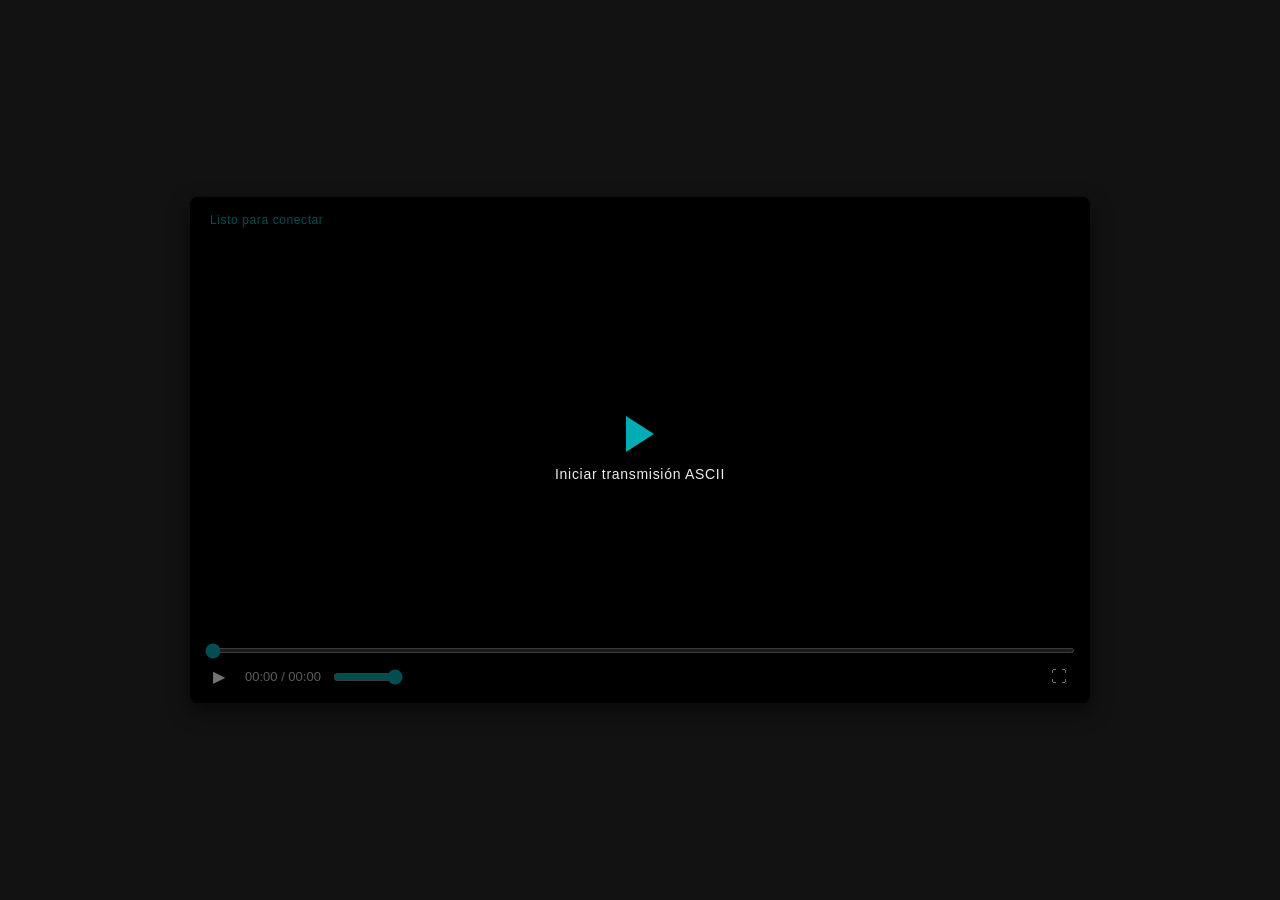
==== index.html @ 7ec11c75 ""First commit"" ====
<!DOCTYPE html>
<html lang="es">
<head>
    <meta charset="UTF-8">
    <meta name="viewport" content="width=device-width, initial-scale=1.0">
    <title>LegalWink</title>
    <!--BootStrap -->
    <link href="https://cdn.jsdelivr.net/npm/bootstrap@5.3.8/dist/css/bootstrap.min.css" rel="stylesheet">
    <link rel="stylesheet" href="https://cdn.jsdelivr.net/npm/bootstrap-icons@1.11.3/font/bootstrap-icons.min.css">

    <link rel="stylesheet" href="css/style.css">
</head>
<body>

    <div class="video-container" id="player-container">

        <!-- Overlay de estado / carga -->
        <div id="status" class="status">Listo para conectar</div>

        <!-- Canvas donde se pinta el video convertido a ASCII en tiempo real -->
        <canvas id="ascii-canvas"></canvas>

        <!-- Capa de texto invisible: permite seleccionar/copiar el ASCII con el mouse -->
        <pre id="ascii-selection"></pre>

        <!-- Overlay de "click para iniciar" (los navegadores exigen interacción para reproducir audio) -->
        <div id="play-overlay" class="play-overlay">
            <div class="play-btn"></div>
            <span>Iniciar transmisión ASCII</span>
        </div>

        <!-- Barra de controles personalizada (mismo estilo que el reproductor original) -->
        <div class="controls">
            <input type="range" id="progress-bar" value="0" min="0" max="100" step="0.1">

            <div class="bottom-controls">
                <div class="left-controls">
                    <button id="play-pause-btn">▶</button>
                    <span id="time-display">00:00 / 00:00</span>
                    <input type="range" id="volume-bar" value="1" min="0" max="1" step="0.05">
                </div>

                <div class="right-controls">
                    <button id="fullscreen-btn">⛶</button>
                </div>
            </div>
        </div>

        <!-- Elemento de audio oculto: el SDK lo usa como reloj maestro de sincronía -->
        <audio id="ascii-audio" preload="none"></audio>
    </div>

    <script type="module" src="js/app.js"></script>
</body>
</html>
---- css/style.css ----
@font-face {
    font-family: 'FiresFont';
    src: url('../fonts/firesfont.ttf') format('truetype');
    font-weight: normal;
    font-style: normal;
}

* {
    box-sizing: border-box;
    margin: 0;
    padding: 0;
}

body {
    background-color: #121212;
    color: #ffffff;
    display: flex;
    justify-content: center;
    align-items: center;
    min-height: 100vh;
    font-family: Arial, sans-serif;
}

/* Contenedor principal del reproductor ASCII */
.video-container {
    position: relative;
    width: 100%;
    max-width: 900px;
    aspect-ratio: 16 / 9;
    background-color: #000;
    border-radius: 8px;
    overflow: hidden;
    box-shadow: 0 8px 20px rgba(0, 0, 0, 0.5);
}

/* Canvas donde se renderiza el ASCII en tiempo real */
#ascii-canvas {
    position: absolute;
    top: 0;
    left: 0;
    width: 100%;
    height: 100%;
    display: block;
    background: #000;
    image-rendering: pixelated;
}

/* Capa de texto invisible superpuesta, solo para poder seleccionar/copiar el ASCII */
#ascii-selection {
    position: absolute;
    top: 0;
    left: 0;
    margin: 0;
    padding: 0;
    font-family: 'Courier New', monospace;
    white-space: pre;
    color: transparent;
    user-select: text;
    pointer-events: none;
    overflow: hidden;
}

/* Indicador de estado (Conectando / Buffering / Error, etc.) */
.status {
    position: absolute;
    top: 10px;
    left: 12px;
    font-size: 12px;
    letter-spacing: 0.05em;
    color: #00adb5;
    background: rgba(0, 0, 0, 0.5);
    padding: 4px 8px;
    border-radius: 4px;
    z-index: 3;
    pointer-events: none;
}

/* Overlay "click para iniciar" */
.play-overlay {
    position: absolute;
    inset: 0;
    display: flex;
    flex-direction: column;
    align-items: center;
    justify-content: center;
    gap: 12px;
    background: rgba(0, 0, 0, 0.55);
    cursor: pointer;
    z-index: 4;
    transition: opacity 0.25s ease;
    color: #eee;
    font-size: 14px;
    letter-spacing: 0.05em;
}

.play-overlay.hidden {
    opacity: 0;
    pointer-events: none;
}

.play-overlay .play-btn {
    width: 0;
    height: 0;
    border-style: solid;
    border-width: 18px 0 18px 28px;
    border-color: transparent transparent transparent #00adb5;
}

/* Capa superpuesta de controles */
.controls {
    position: absolute;
    bottom: 0;
    left: 0;
    right: 0;
    background: linear-gradient(transparent, rgba(0, 0, 0, 0.85));
    padding: 10px 15px;
    display: flex;
    flex-direction: column;
    gap: 8px;
    transition: opacity 0.3s ease;
    z-index: 3;
}

/* Estilos de las barras deslizantes (range inputs) */
input[type="range"] {
    accent-color: #00adb5;
    cursor: pointer;
}

#progress-bar {
    width: 100%;
    height: 5px;
}

.bottom-controls {
    display: flex;
    justify-content: space-between;
    align-items: center;
}

.left-controls,
.right-controls {
    display: flex;
    align-items: center;
    gap: 12px;
}

/* Botones personalizados */
button {
    background: none;
    border: none;
    color: #fff;
    font-size: 16px;
    cursor: pointer;
    padding: 4px 8px;
    border-radius: 4px;
    transition: background 0.2s;
}

button:hover {
    background-color: rgba(255, 255, 255, 0.2);
}

#time-display {
    font-size: 13px;
    color: #ccc;
    white-space: nowrap;
}

#volume-bar {
    width: 70px;
}
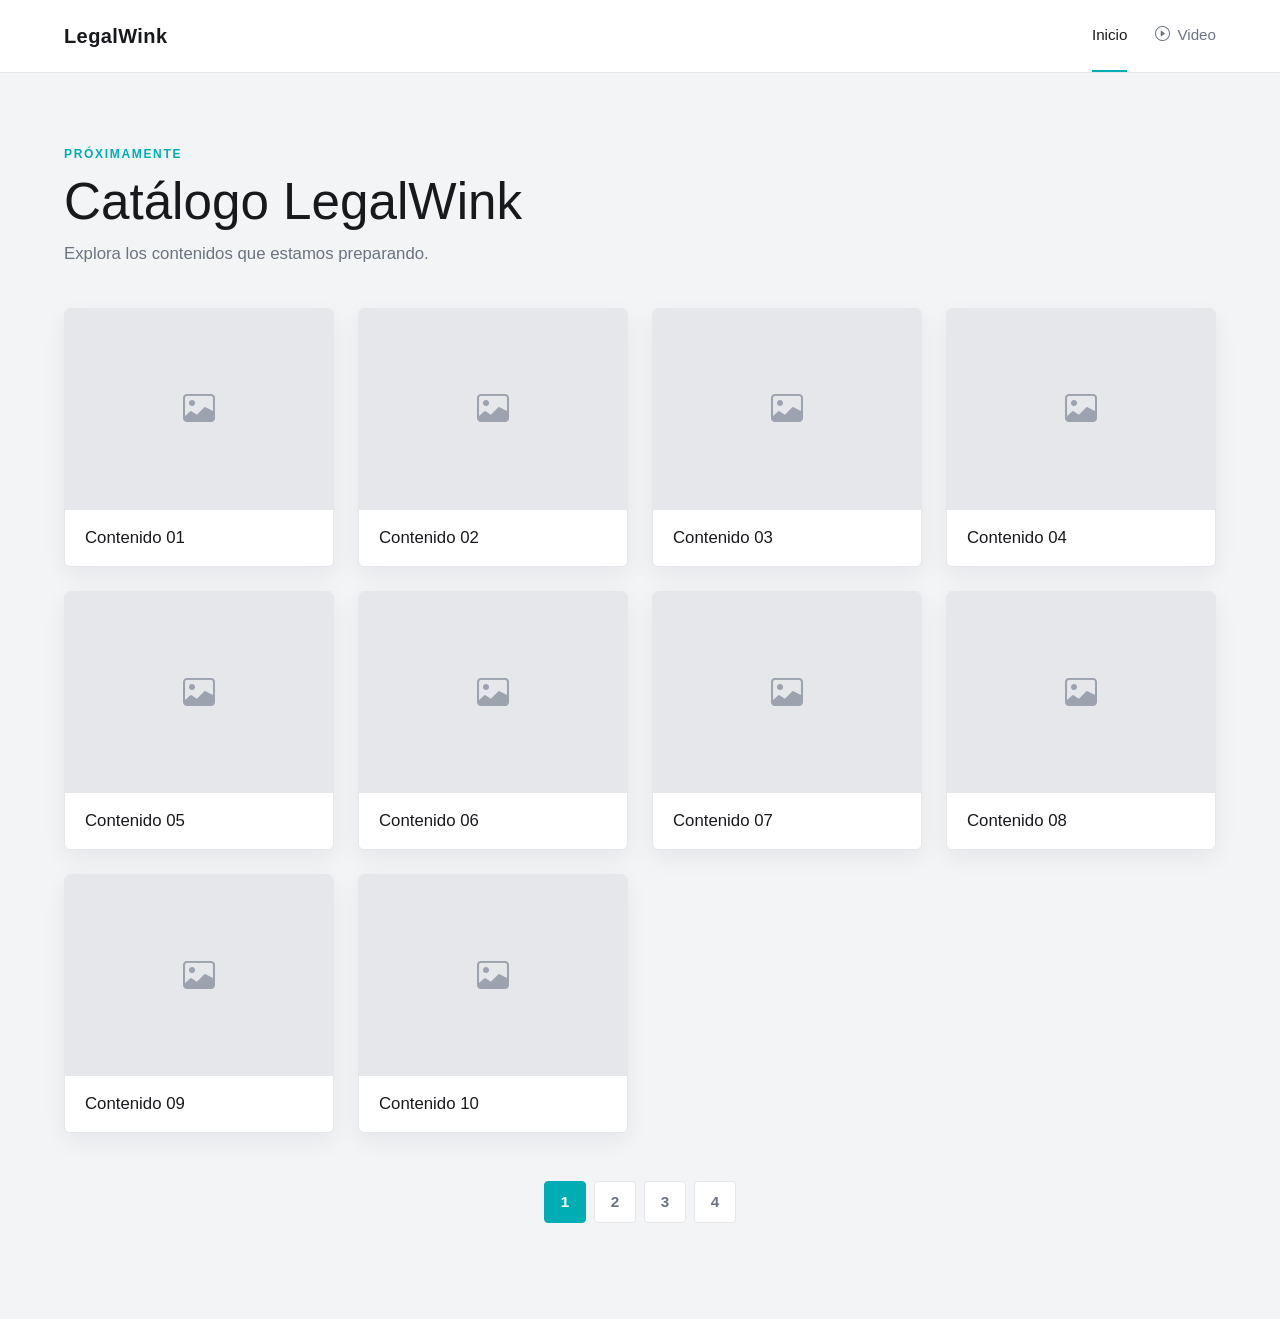
==== commit 24840777: ""Index con placeholders"" ====
--- a/index.html
+++ b/index.html
@@ -4,52 +4,43 @@
     <meta charset="UTF-8">
     <meta name="viewport" content="width=device-width, initial-scale=1.0">
     <title>LegalWink</title>
-    <!--BootStrap -->
+    <!-- Carga de Bootstrap y Bootstrap Icons desde CDN -->
     <link href="https://cdn.jsdelivr.net/npm/bootstrap@5.3.8/dist/css/bootstrap.min.css" rel="stylesheet">
     <link rel="stylesheet" href="https://cdn.jsdelivr.net/npm/bootstrap-icons@1.11.3/font/bootstrap-icons.min.css">
 
     <link rel="stylesheet" href="css/style.css">
 </head>
-<body>
+<body class="home-page">
+    <header class="top-menu">
+        <a class="brand" href="index.html">LegalWink</a>
+        <nav aria-label="Menú principal">
+            <a class="top-menu-link active" href="index.html">Inicio</a>
+            <a class="top-menu-link" href="video.html">
+                <i class="bi bi-play-circle" aria-hidden="true"></i>
+                Video
+            </a>
+        </nav>
+    </header>
 
-    <div class="video-container" id="player-container">
+    <main class="catalogo">
+        <section class="catalogo-intro">
+            <p class="eyebrow">Próximamente</p>
+            <h1>Catálogo LegalWink</h1>
+            <p>Explora los contenidos que estamos preparando.</p>
+        </section>
 
-        <!-- Overlay de estado / carga -->
-        <div id="status" class="status">Listo para conectar</div>
+        <section class="catalogo-grid" id="catalogo-grid" aria-label="Catálogo de contenidos"></section>
 
-        <!-- Canvas donde se pinta el video convertido a ASCII en tiempo real -->
-        <canvas id="ascii-canvas"></canvas>
+        <nav class="paginacion-catalogo" aria-label="Páginas del catálogo">
+            <button class="pagina-boton activo" type="button" data-pagina="1" aria-label="Página 1" aria-current="page">1</button>
+            <button class="pagina-boton" type="button" data-pagina="2" aria-label="Página 2">2</button>
+            <button class="pagina-boton" type="button" data-pagina="3" aria-label="Página 3">3</button>
+            <button class="pagina-boton" type="button" data-pagina="4" aria-label="Página 4">4</button>
+        </nav>
+    </main>
 
-        <!-- Capa de texto invisible: permite seleccionar/copiar el ASCII con el mouse -->
-        <pre id="ascii-selection"></pre>
+    <script src="https://cdn.jsdelivr.net/npm/bootstrap@5.3.8/dist/js/bootstrap.bundle.min.js"></script>
+    <script src="js/catalogo.js"></script>
+</body>
 
-        <!-- Overlay de "click para iniciar" (los navegadores exigen interacción para reproducir audio) -->
-        <div id="play-overlay" class="play-overlay">
-            <div class="play-btn"></div>
-            <span>Iniciar transmisión ASCII</span>
-        </div>
-
-        <!-- Barra de controles personalizada (mismo estilo que el reproductor original) -->
-        <div class="controls">
-            <input type="range" id="progress-bar" value="0" min="0" max="100" step="0.1">
-
-            <div class="bottom-controls">
-                <div class="left-controls">
-                    <button id="play-pause-btn">▶</button>
-                    <span id="time-display">00:00 / 00:00</span>
-                    <input type="range" id="volume-bar" value="1" min="0" max="1" step="0.05">
-                </div>
-
-                <div class="right-controls">
-                    <button id="fullscreen-btn">⛶</button>
-                </div>
-            </div>
-        </div>
-
-        <!-- Elemento de audio oculto: el SDK lo usa como reloj maestro de sincronía -->
-        <audio id="ascii-audio" preload="none"></audio>
-    </div>
-
-    <script type="module" src="js/app.js"></script>
-</body>
-</html>
+</html>
--- a/css/style.css
+++ b/css/style.css
@@ -19,6 +19,398 @@
     align-items: center;
     min-height: 100vh;
     font-family: Arial, sans-serif;
+}
+
+.home-page {
+    display: block;
+    min-height: 100vh;
+    background-color: #f3f4f6;
+    color: #17191c;
+}
+
+.top-menu {
+    position: sticky;
+    top: 0;
+    z-index: 5;
+    display: flex;
+    align-items: center;
+    justify-content: space-between;
+    min-height: 72px;
+    padding: 0 5vw;
+    background-color: #ffffff;
+    border-bottom: 1px solid #e5e7eb;
+}
+
+.brand {
+    color: #17191c;
+    font-size: 1.25rem;
+    font-weight: 800;
+    letter-spacing: 0.02em;
+    text-decoration: none;
+}
+
+.top-menu nav {
+    display: flex;
+    align-items: center;
+    gap: 28px;
+}
+
+.top-menu-link {
+    display: inline-flex;
+    align-items: center;
+    gap: 7px;
+    min-height: 72px;
+    color: #6b7280;
+    font-size: 0.95rem;
+    text-decoration: none;
+    border-bottom: 2px solid transparent;
+}
+
+.top-menu-link:hover,
+.top-menu-link:focus-visible,
+.top-menu-link.active {
+    color: #17191c;
+    border-bottom-color: #00adb5;
+}
+
+.catalogo {
+    width: min(1400px, 90vw);
+    margin: 0 auto;
+    padding: 72px 0 96px;
+}
+
+.catalogo-intro {
+    max-width: 640px;
+    margin-bottom: 42px;
+}
+
+.eyebrow {
+    margin-bottom: 12px;
+    color: #00adb5;
+    font-size: 0.75rem;
+    font-weight: 800;
+    letter-spacing: 0.14em;
+    text-transform: uppercase;
+}
+
+.catalogo-intro h1 {
+    margin-bottom: 12px;
+    color: #17191c;
+    font-size: clamp(2rem, 4vw, 3.5rem);
+    line-height: 1.05;
+}
+
+.catalogo-intro > p:last-child {
+    color: #6b7280;
+    font-size: 1.05rem;
+}
+
+.catalogo-grid {
+    display: grid;
+    grid-template-columns: repeat(4, minmax(0, 1fr));
+    gap: 24px;
+}
+
+.catalogo-card {
+    display: flex;
+    flex-direction: column;
+    min-width: 0;
+    overflow: hidden;
+    background-color: #ffffff;
+    border: 1px solid #e5e7eb;
+    border-radius: 6px;
+    box-shadow: 0 8px 24px rgba(23, 25, 28, 0.06);
+    transition: transform 0.2s ease, box-shadow 0.2s ease;
+    color: inherit;
+    text-decoration: none;
+}
+
+.catalogo-card:hover {
+    transform: translateY(-4px);
+    box-shadow: 0 14px 30px rgba(23, 25, 28, 0.12);
+}
+
+.placeholder-image {
+    display: grid;
+    place-items: center;
+    aspect-ratio: 4 / 3;
+    color: #9ca3af;
+    background-color: #e5e7eb;
+    font-size: 2rem;
+}
+
+.catalogo-card h2 {
+    margin: 0;
+    padding: 18px 20px;
+    color: #17191c;
+    font-size: 1.05rem;
+}
+
+.catalogo-card p {
+    display: none;
+}
+
+.video-page {
+    width: min(100% - 32px, 1000px);
+}
+
+.back-link {
+    display: inline-flex;
+    align-items: center;
+    gap: 8px;
+    margin-bottom: 18px;
+    color: #ffffff;
+    text-decoration: none;
+}
+
+.back-link:hover,
+.back-link:focus-visible {
+    color: #00adb5;
+}
+
+.video-page .video-container {
+    max-width: none;
+}
+
+#video-player {
+    display: block;
+    width: 100%;
+    height: 100%;
+    background-color: #000000;
+    object-fit: contain;
+}
+
+.video-info {
+    display: flex;
+    align-items: center;
+    justify-content: space-between;
+    gap: 20px;
+    margin-top: 20px;
+}
+
+.video-info h1 {
+    margin: 0;
+    font-size: 1.4rem;
+}
+
+.fullscreen-button,
+.video-navigation button {
+    display: inline-flex;
+    align-items: center;
+    justify-content: center;
+    gap: 8px;
+    color: #ffffff;
+    background-color: #252525;
+    border: 1px solid #444444;
+}
+
+.fullscreen-button:hover,
+.fullscreen-button:focus-visible,
+.video-navigation button:hover:not(:disabled),
+.video-navigation button:focus-visible:not(:disabled) {
+    background-color: #00adb5;
+}
+
+.video-navigation {
+    display: flex;
+    align-items: center;
+    justify-content: space-between;
+    gap: 16px;
+    margin-top: 20px;
+}
+
+.video-navigation button:disabled {
+    cursor: not-allowed;
+    opacity: 0.35;
+}
+
+#video-position {
+    color: #aaaaaa;
+    font-size: 0.9rem;
+}
+
+.paginacion-catalogo {
+    display: flex;
+    justify-content: center;
+    gap: 8px;
+    margin-top: 48px;
+}
+
+.pagina-boton {
+    display: grid;
+    place-items: center;
+    width: 42px;
+    height: 42px;
+    padding: 0;
+    color: #6b7280;
+    background-color: #ffffff;
+    border: 1px solid #e5e7eb;
+    border-radius: 4px;
+    font-size: 0.95rem;
+    font-weight: 700;
+}
+
+.pagina-boton:hover,
+.pagina-boton:focus-visible,
+.pagina-boton.activo {
+    color: #ffffff;
+    background-color: #00adb5;
+    border-color: #00adb5;
+}
+
+.loading-screen {
+    position: fixed;
+    inset: 0;
+    z-index: 10;
+    display: flex;
+    flex-direction: column;
+    align-items: center;
+    justify-content: center;
+    gap: 20px;
+    background-color: #121212;
+    opacity: 1;
+    transition: opacity 0.35s ease;
+}
+
+.loading-screen.is-hidden {
+    opacity: 0;
+    pointer-events: none;
+}
+
+.loading-screen h1 {
+    margin: 0;
+    color: #ffffff;
+    font-size: clamp(1.5rem, 4vw, 2.5rem);
+}
+
+.loading-spinner {
+    width: 42px;
+    height: 42px;
+    border: 4px solid rgba(255, 255, 255, 0.2);
+    border-top-color: #00adb5;
+    border-radius: 50%;
+    animation: girar 0.8s linear infinite;
+}
+
+.video-container.is-loading {
+    visibility: hidden;
+}
+
+@keyframes girar {
+    to {
+        transform: rotate(360deg);
+    }
+}
+
+.inicio-layout {
+    display: grid;
+    grid-template-columns: minmax(180px, 1fr) minmax(0, 3fr);
+    min-height: calc(100vh - 56px);
+}
+
+.menu-lateral {
+    display: flex;
+    align-items: flex-start;
+    justify-content: center;
+    padding: 48px 24px;
+    background-color: #ffffff;
+}
+
+.menu-video {
+    display: flex;
+    align-items: center;
+    justify-content: center;
+    gap: 10px;
+    width: 100%;
+    min-height: 96px;
+    padding: 20px;
+    border: 2px solid #121212;
+    color: #121212;
+    background-color: #ffffff;
+    text-decoration: none;
+    font-size: 1.1rem;
+    font-weight: 700;
+    transition: color 0.2s ease, background-color 0.2s ease;
+}
+
+.menu-video:hover,
+.menu-video:focus-visible {
+    color: #ffffff;
+    background-color: #00adb5;
+}
+
+.menu-video i {
+    font-size: 1.4rem;
+}
+
+.contenido-inicio {
+    min-width: 0;
+    padding: 48px 5vw;
+}
+
+.contenido-inicio .carousel {
+    max-width: 1000px;
+    margin: 0 auto;
+}
+
+@media (max-width: 768px) {
+    .top-menu {
+        min-height: 64px;
+        padding: 0 20px;
+    }
+
+    .top-menu nav {
+        gap: 16px;
+    }
+
+    .top-menu-link {
+        min-height: 64px;
+        font-size: 0.85rem;
+    }
+
+    .catalogo {
+        width: calc(100% - 32px);
+        padding: 48px 0 64px;
+    }
+
+    .catalogo-grid {
+        grid-template-columns: repeat(2, minmax(0, 1fr));
+        gap: 14px;
+    }
+
+    .catalogo-card h2 {
+        padding: 14px;
+        font-size: 0.9rem;
+    }
+
+    .video-info {
+        align-items: flex-start;
+        flex-direction: column;
+    }
+
+    .fullscreen-button {
+        width: 100%;
+    }
+
+    .video-navigation button {
+        flex: 1;
+    }
+
+    .inicio-layout {
+        display: block;
+    }
+
+    .menu-lateral {
+        padding: 20px;
+    }
+
+    .menu-video {
+        min-height: 64px;
+    }
+
+    .contenido-inicio {
+        padding: 24px 16px;
+    }
 }
 
 /* Contenedor principal del reproductor ASCII */
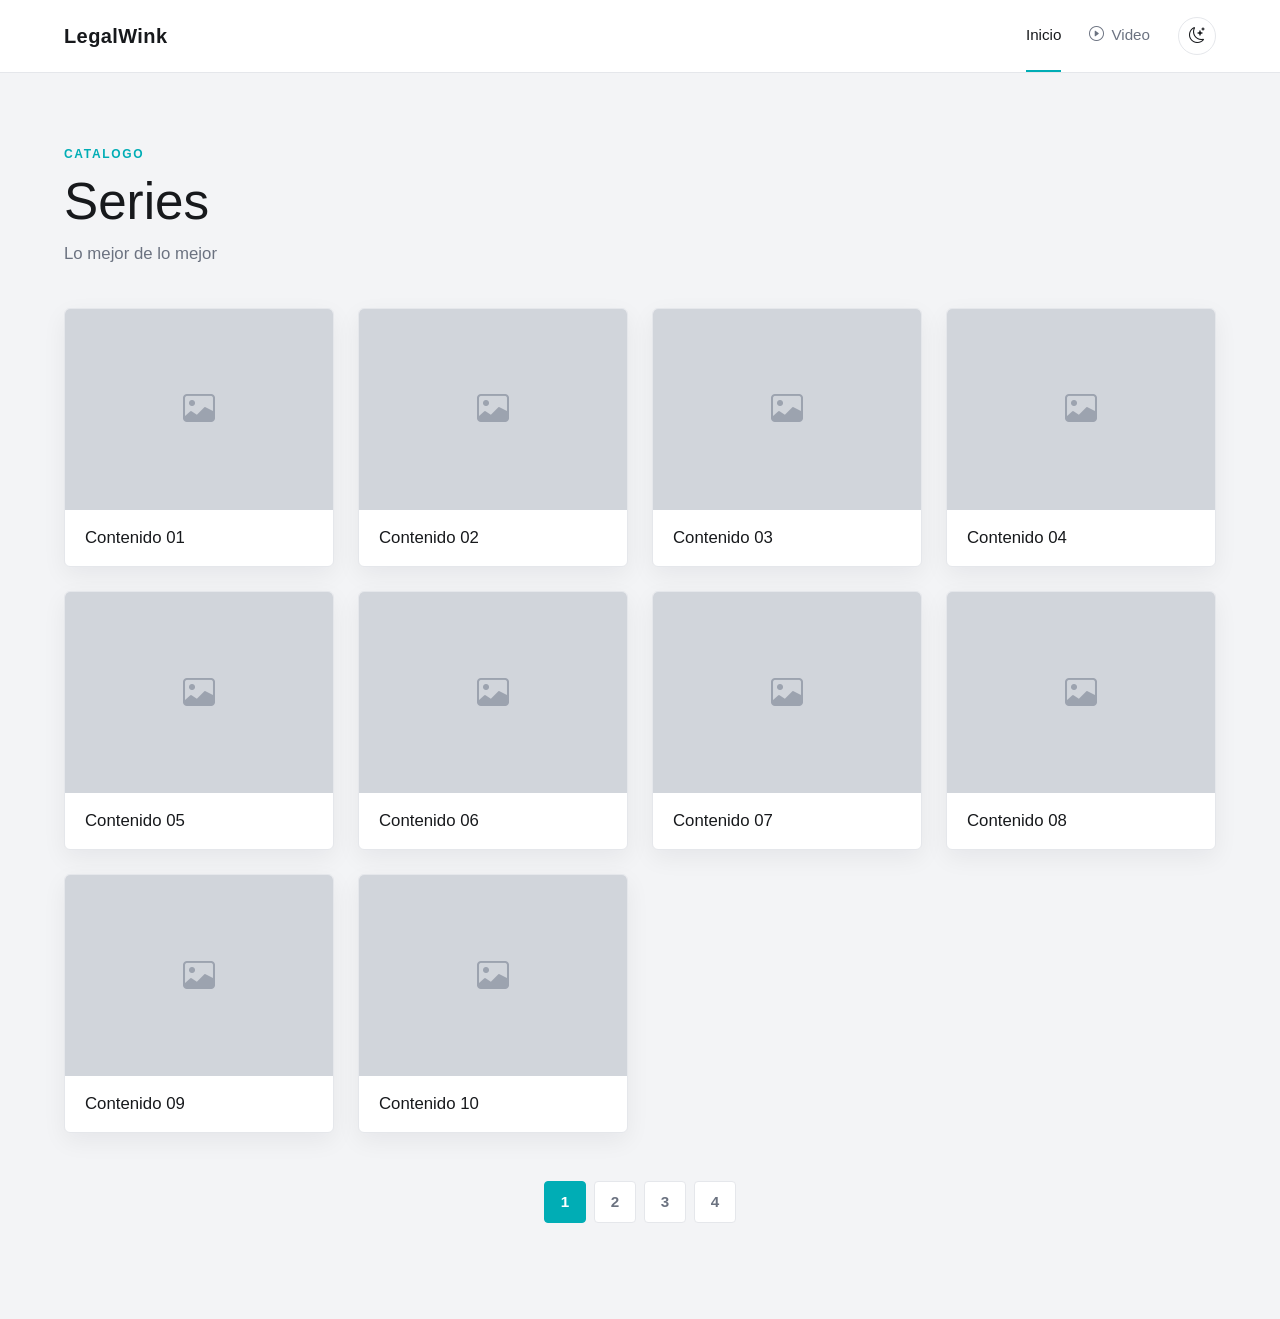
==== commit ff4e0f2a: ""Acoplacion con placeholder de reproductor de video"" ====
--- a/index.html
+++ b/index.html
@@ -19,14 +19,17 @@
                 <i class="bi bi-play-circle" aria-hidden="true"></i>
                 Video
             </a>
+            <button class="theme-toggle" type="button" aria-label="Activar modo oscuro" title="Activar modo oscuro">
+                <i class="bi bi-moon-stars" aria-hidden="true"></i>
+            </button>
         </nav>
     </header>
 
     <main class="catalogo">
         <section class="catalogo-intro">
-            <p class="eyebrow">Próximamente</p>
-            <h1>Catálogo LegalWink</h1>
-            <p>Explora los contenidos que estamos preparando.</p>
+            <p class="eyebrow">Catalogo</p>
+            <h1>Series</h1>
+            <p>Lo mejor de lo mejor</p>
         </section>
 
         <section class="catalogo-grid" id="catalogo-grid" aria-label="Catálogo de contenidos"></section>
@@ -40,6 +43,7 @@
     </main>
 
     <script src="https://cdn.jsdelivr.net/npm/bootstrap@5.3.8/dist/js/bootstrap.bundle.min.js"></script>
+    <script src="js/theme.js"></script>
     <script src="js/catalogo.js"></script>
 </body>
 
--- a/css/style.css
+++ b/css/style.css
@@ -11,9 +11,30 @@
     padding: 0;
 }
 
+:root {
+    color-scheme: light;
+    --page-background: #f3f4f6;
+    --surface: #ffffff;
+    --text: #17191c;
+    --muted-text: #6b7280;
+    --border: #e5e7eb;
+    --placeholder: #d1d5db;
+    --accent: #00adb5;
+}
+
+:root[data-theme="dark"] {
+    color-scheme: dark;
+    --page-background: #121212;
+    --surface: #1f2328;
+    --text: #f3f4f6;
+    --muted-text: #aeb4bd;
+    --border: #3a414a;
+    --placeholder: #343a40;
+}
+
 body {
-    background-color: #121212;
-    color: #ffffff;
+    background-color: var(--page-background);
+    color: var(--text);
     display: flex;
     justify-content: center;
     align-items: center;
@@ -24,8 +45,8 @@
 .home-page {
     display: block;
     min-height: 100vh;
-    background-color: #f3f4f6;
-    color: #17191c;
+    background-color: var(--page-background);
+    color: var(--text);
 }
 
 .top-menu {
@@ -37,12 +58,12 @@
     justify-content: space-between;
     min-height: 72px;
     padding: 0 5vw;
-    background-color: #ffffff;
-    border-bottom: 1px solid #e5e7eb;
+    background-color: var(--surface);
+    border-bottom: 1px solid var(--border);
 }
 
 .brand {
-    color: #17191c;
+    color: var(--text);
     font-size: 1.25rem;
     font-weight: 800;
     letter-spacing: 0.02em;
@@ -60,7 +81,7 @@
     align-items: center;
     gap: 7px;
     min-height: 72px;
-    color: #6b7280;
+    color: var(--muted-text);
     font-size: 0.95rem;
     text-decoration: none;
     border-bottom: 2px solid transparent;
@@ -69,8 +90,28 @@
 .top-menu-link:hover,
 .top-menu-link:focus-visible,
 .top-menu-link.active {
-    color: #17191c;
-    border-bottom-color: #00adb5;
+    color: var(--text);
+    border-bottom-color: var(--accent);
+}
+
+.theme-toggle {
+    display: inline-grid;
+    place-items: center;
+    width: 38px;
+    height: 38px;
+    padding: 0;
+    color: var(--text);
+    background-color: transparent;
+    border: 1px solid var(--border);
+    border-radius: 50%;
+    cursor: pointer;
+}
+
+.theme-toggle:hover,
+.theme-toggle:focus-visible {
+    color: #ffffff;
+    background-color: var(--accent);
+    border-color: var(--accent);
 }
 
 .catalogo {
@@ -95,13 +136,13 @@
 
 .catalogo-intro h1 {
     margin-bottom: 12px;
-    color: #17191c;
+    color: var(--text);
     font-size: clamp(2rem, 4vw, 3.5rem);
     line-height: 1.05;
 }
 
 .catalogo-intro > p:last-child {
-    color: #6b7280;
+    color: var(--muted-text);
     font-size: 1.05rem;
 }
 
@@ -116,8 +157,8 @@
     flex-direction: column;
     min-width: 0;
     overflow: hidden;
-    background-color: #ffffff;
-    border: 1px solid #e5e7eb;
+    background-color: var(--surface);
+    border: 1px solid var(--border);
     border-radius: 6px;
     box-shadow: 0 8px 24px rgba(23, 25, 28, 0.06);
     transition: transform 0.2s ease, box-shadow 0.2s ease;
@@ -135,14 +176,14 @@
     place-items: center;
     aspect-ratio: 4 / 3;
     color: #9ca3af;
-    background-color: #e5e7eb;
+    background-color: var(--placeholder);
     font-size: 2rem;
 }
 
 .catalogo-card h2 {
     margin: 0;
     padding: 18px 20px;
-    color: #17191c;
+    color: var(--text);
     font-size: 1.05rem;
 }
 
@@ -159,7 +200,7 @@
     align-items: center;
     gap: 8px;
     margin-bottom: 18px;
-    color: #ffffff;
+    color: var(--text);
     text-decoration: none;
 }
 
@@ -172,12 +213,39 @@
     max-width: none;
 }
 
-#video-player {
+.video-page .video-container {
+    position: relative;
+    background-color: #000000;
+    min-height: 360px;
+}
+
+.video-page .video-container .ascii-canvas {
     display: block;
-    width: 100%;
-    height: 100%;
-    background-color: #000000;
+    width: 100% !important;
+    height: auto !important;
+    max-height: 75vh;
     object-fit: contain;
+}
+
+.video-page .video-container .ascii-player {
+    white-space: pre;
+    font-family: 'Courier New', Courier, monospace;
+    font-weight: bold;
+    line-height: 1;
+    position: absolute;
+    top: 0;
+    left: 0;
+    overflow: hidden;
+    pointer-events: none;
+}
+
+.video-page .video-container .status {
+    position: absolute;
+    top: 10px;
+    left: 12px;
+    z-index: 5;
+    font-size: 0.8rem;
+    color: #00ff41;
 }
 
 .video-info {
@@ -193,22 +261,29 @@
     font-size: 1.4rem;
 }
 
+.video-header {
+    display: flex;
+    align-items: center;
+    justify-content: space-between;
+    margin-bottom: 18px;
+}
+
 .fullscreen-button,
 .video-navigation button {
     display: inline-flex;
     align-items: center;
     justify-content: center;
     gap: 8px;
-    color: #ffffff;
-    background-color: #252525;
-    border: 1px solid #444444;
+    color: var(--text);
+    background-color: var(--surface);
+    border: 1px solid var(--border);
 }
 
 .fullscreen-button:hover,
 .fullscreen-button:focus-visible,
 .video-navigation button:hover:not(:disabled),
 .video-navigation button:focus-visible:not(:disabled) {
-    background-color: #00adb5;
+    background-color: var(--accent);
 }
 
 .video-navigation {
@@ -225,7 +300,7 @@
 }
 
 #video-position {
-    color: #aaaaaa;
+    color: var(--muted-text);
     font-size: 0.9rem;
 }
 
@@ -242,9 +317,9 @@
     width: 42px;
     height: 42px;
     padding: 0;
-    color: #6b7280;
-    background-color: #ffffff;
-    border: 1px solid #e5e7eb;
+    color: var(--muted-text);
+    background-color: var(--surface);
+    border: 1px solid var(--border);
     border-radius: 4px;
     font-size: 0.95rem;
     font-weight: 700;
@@ -254,8 +329,8 @@
 .pagina-boton:focus-visible,
 .pagina-boton.activo {
     color: #ffffff;
-    background-color: #00adb5;
-    border-color: #00adb5;
+    background-color: var(--accent);
+    border-color: var(--accent);
 }
 
 .loading-screen {
@@ -296,6 +371,10 @@
     visibility: hidden;
 }
 
+.video-container.ascf-loading .status {
+    color: #00ff41;
+}
+
 @keyframes girar {
     to {
         transform: rotate(360deg);
@@ -313,7 +392,7 @@
     align-items: flex-start;
     justify-content: center;
     padding: 48px 24px;
-    background-color: #ffffff;
+    background-color: var(--surface);
 }
 
 .menu-video {
@@ -324,9 +403,9 @@
     width: 100%;
     min-height: 96px;
     padding: 20px;
-    border: 2px solid #121212;
-    color: #121212;
-    background-color: #ffffff;
+    border: 2px solid var(--text);
+    color: var(--text);
+    background-color: var(--surface);
     text-decoration: none;
     font-size: 1.1rem;
     font-weight: 700;
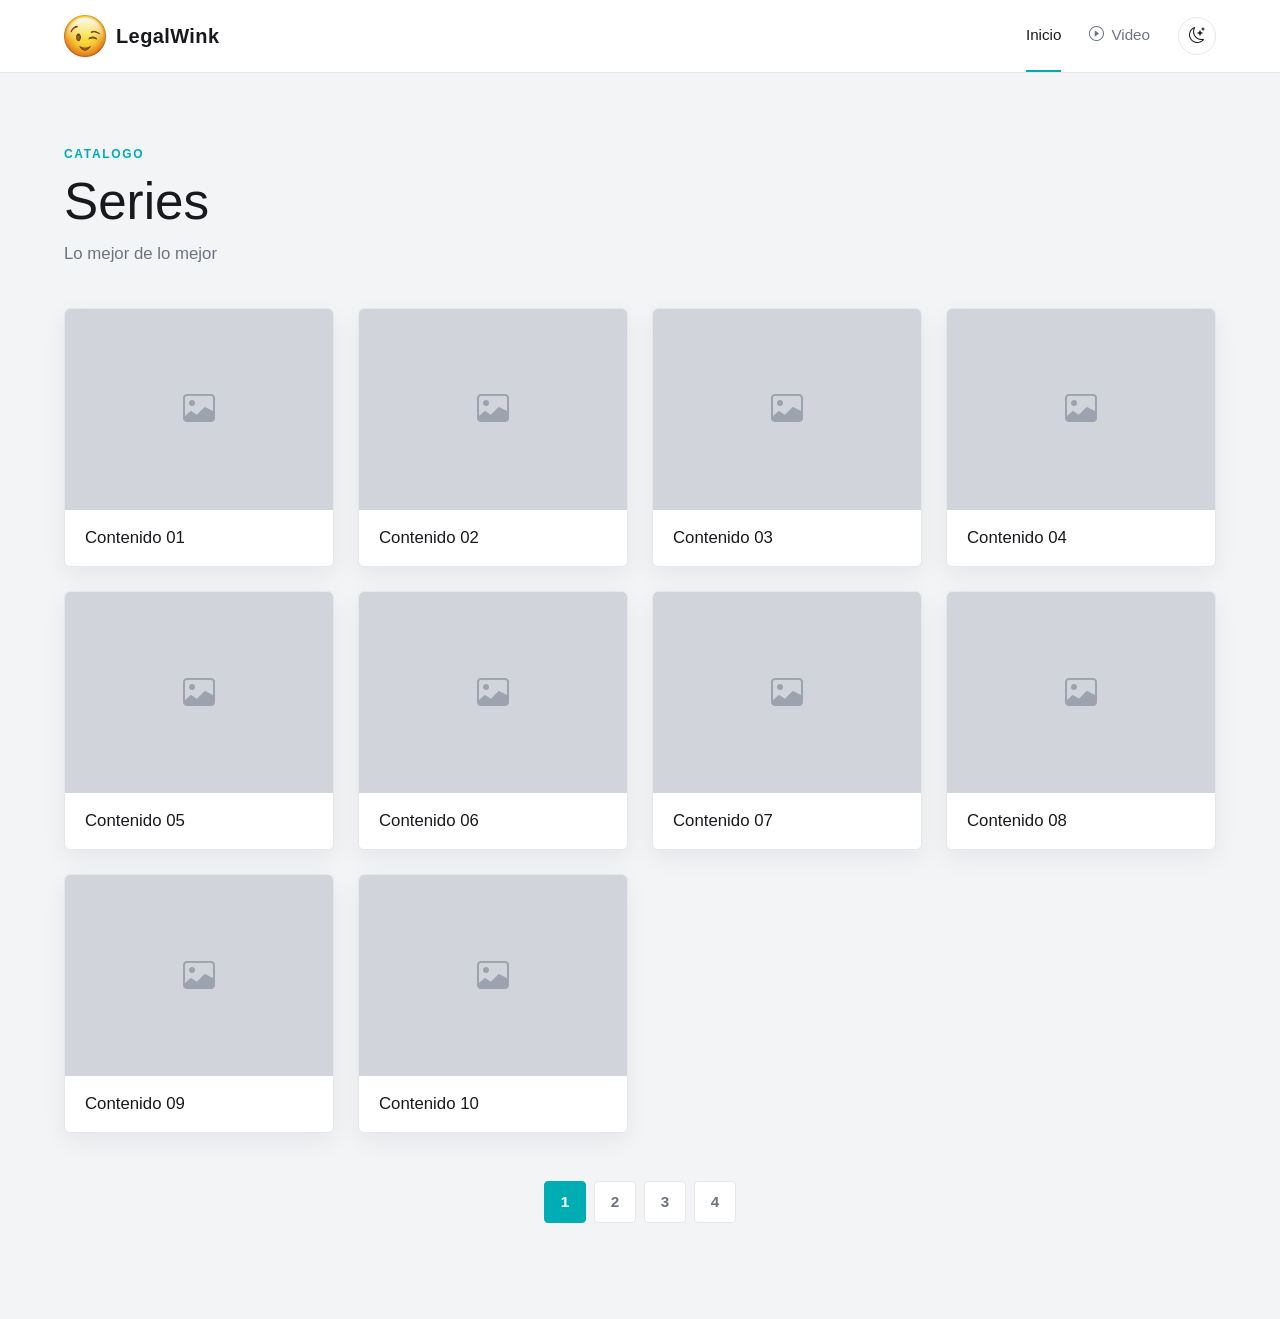
==== commit 35a7648e: ""Acoplacion con placeholder de reproductor de video"" ====
--- a/index.html
+++ b/index.html
@@ -12,7 +12,10 @@
 </head>
 <body class="home-page">
     <header class="top-menu">
-        <a class="brand" href="index.html">LegalWink</a>
+        <a class="brand" href="index.html">
+            <img src="assets/logo/WinkEmoji2.png" alt="" aria-hidden="true">
+            <span>LegalWink</span>
+        </a>
         <nav aria-label="Menú principal">
             <a class="top-menu-link active" href="index.html">Inicio</a>
             <a class="top-menu-link" href="video.html">
--- a/css/style.css
+++ b/css/style.css
@@ -63,11 +63,20 @@
 }
 
 .brand {
+    display: inline-flex;
+    align-items: center;
+    gap: 10px;
     color: var(--text);
     font-size: 1.25rem;
     font-weight: 800;
     letter-spacing: 0.02em;
     text-decoration: none;
+}
+
+.brand img {
+    width: 42px;
+    height: 42px;
+    object-fit: contain;
 }
 
 .top-menu nav {
@@ -225,6 +234,21 @@
     height: auto !important;
     max-height: 75vh;
     object-fit: contain;
+}
+
+.video-page .video-container:fullscreen {
+    display: grid;
+    place-items: center;
+    width: 100vw;
+    height: 100vh;
+    max-width: none;
+    min-height: 0;
+    border-radius: 0;
+}
+
+.video-page .video-container:fullscreen .ascii-canvas {
+    width: 100%;
+    max-height: 100vh;
 }
 
 .video-page .video-container .ascii-player {
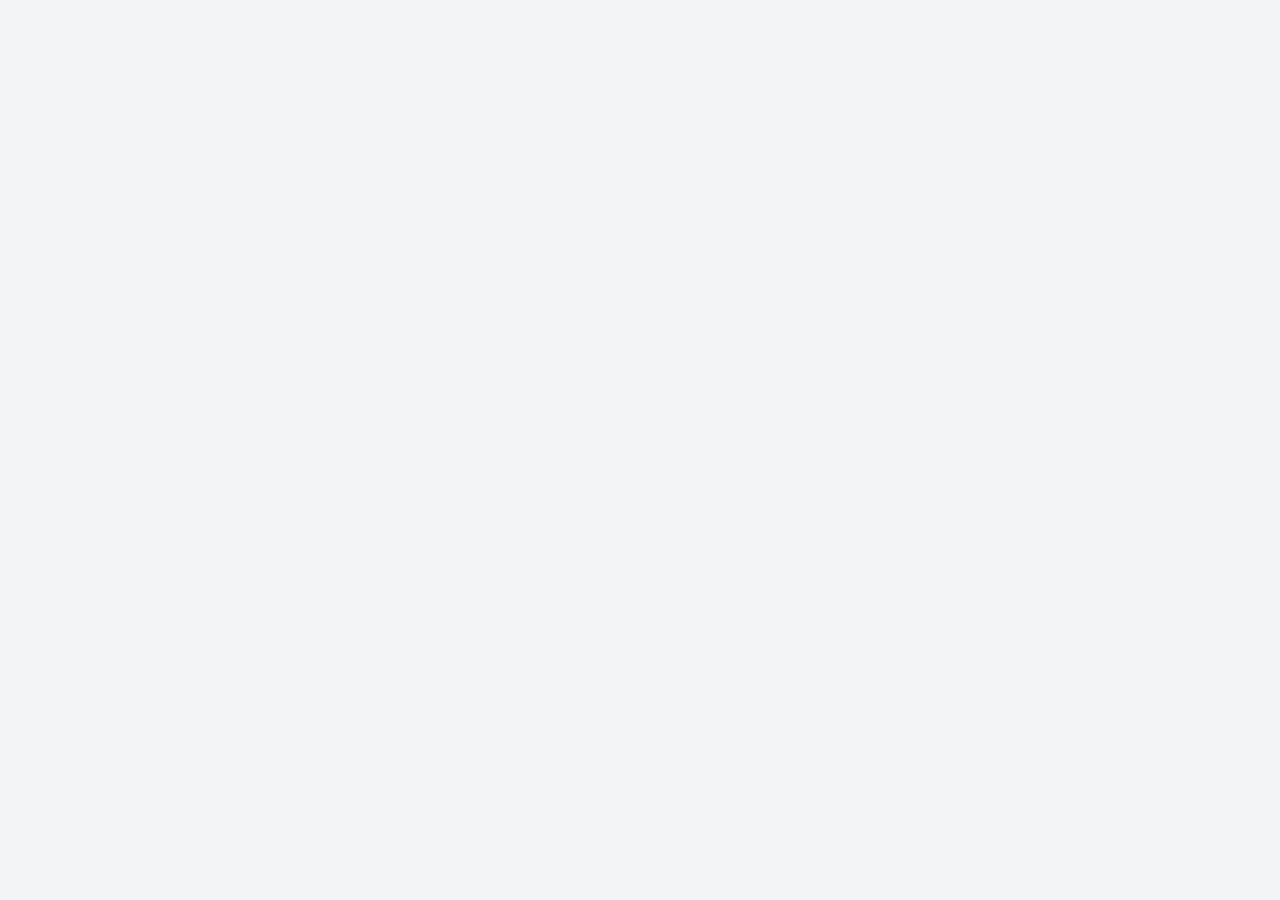
==== commit 65929aec: ""First Commit"" ====
--- a/index.html
+++ b/index.html
@@ -3,7 +3,7 @@
 <head>
     <meta charset="UTF-8">
     <meta name="viewport" content="width=device-width, initial-scale=1.0">
-    <title>LegalWink</title>
+    <title>Marketplace</title>
     <!-- Carga de Bootstrap y Bootstrap Icons desde CDN -->
     <link href="https://cdn.jsdelivr.net/npm/bootstrap@5.3.8/dist/css/bootstrap.min.css" rel="stylesheet">
     <link rel="stylesheet" href="https://cdn.jsdelivr.net/npm/bootstrap-icons@1.11.3/font/bootstrap-icons.min.css">
@@ -11,39 +11,7 @@
     <link rel="stylesheet" href="css/style.css">
 </head>
 <body class="home-page">
-    <header class="top-menu">
-        <a class="brand" href="index.html">
-            <img src="assets/logo/WinkEmoji2.png" alt="" aria-hidden="true">
-            <span>LegalWink</span>
-        </a>
-        <nav aria-label="Menú principal">
-            <a class="top-menu-link active" href="index.html">Inicio</a>
-            <a class="top-menu-link" href="video.html">
-                <i class="bi bi-play-circle" aria-hidden="true"></i>
-                Video
-            </a>
-            <button class="theme-toggle" type="button" aria-label="Activar modo oscuro" title="Activar modo oscuro">
-                <i class="bi bi-moon-stars" aria-hidden="true"></i>
-            </button>
-        </nav>
-    </header>
 
-    <main class="catalogo">
-        <section class="catalogo-intro">
-            <p class="eyebrow">Catalogo</p>
-            <h1>Series</h1>
-            <p>Lo mejor de lo mejor</p>
-        </section>
-
-        <section class="catalogo-grid" id="catalogo-grid" aria-label="Catálogo de contenidos"></section>
-
-        <nav class="paginacion-catalogo" aria-label="Páginas del catálogo">
-            <button class="pagina-boton activo" type="button" data-pagina="1" aria-label="Página 1" aria-current="page">1</button>
-            <button class="pagina-boton" type="button" data-pagina="2" aria-label="Página 2">2</button>
-            <button class="pagina-boton" type="button" data-pagina="3" aria-label="Página 3">3</button>
-            <button class="pagina-boton" type="button" data-pagina="4" aria-label="Página 4">4</button>
-        </nav>
-    </main>
 
     <script src="https://cdn.jsdelivr.net/npm/bootstrap@5.3.8/dist/js/bootstrap.bundle.min.js"></script>
     <script src="js/theme.js"></script>
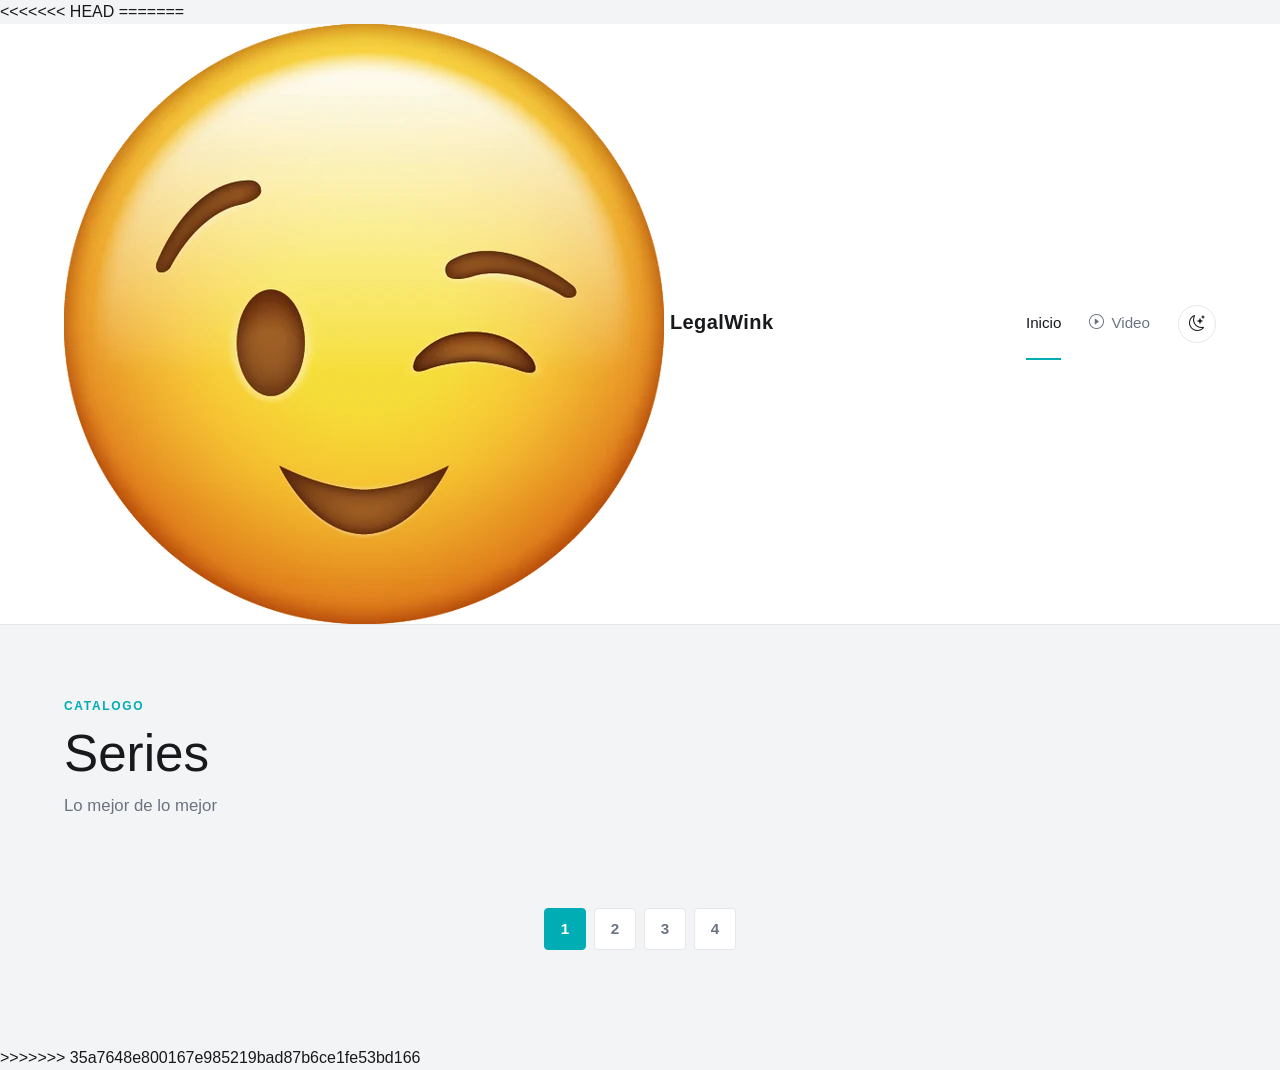
==== commit ad84c9c4: "Merge branch 'main' of https://github.com/MemoLTS/LegalWinkWeb" ====
--- a/index.html
+++ b/index.html
@@ -11,7 +11,43 @@
     <link rel="stylesheet" href="css/style.css">
 </head>
 <body class="home-page">
+<<<<<<< HEAD
 
+=======
+    <header class="top-menu">
+        <a class="brand" href="index.html">
+            <img src="assets/logo/WinkEmoji2.png" alt="" aria-hidden="true">
+            <span>LegalWink</span>
+        </a>
+        <nav aria-label="Menú principal">
+            <a class="top-menu-link active" href="index.html">Inicio</a>
+            <a class="top-menu-link" href="video.html">
+                <i class="bi bi-play-circle" aria-hidden="true"></i>
+                Video
+            </a>
+            <button class="theme-toggle" type="button" aria-label="Activar modo oscuro" title="Activar modo oscuro">
+                <i class="bi bi-moon-stars" aria-hidden="true"></i>
+            </button>
+        </nav>
+    </header>
+
+    <main class="catalogo">
+        <section class="catalogo-intro">
+            <p class="eyebrow">Catalogo</p>
+            <h1>Series</h1>
+            <p>Lo mejor de lo mejor</p>
+        </section>
+
+        <section class="catalogo-grid" id="catalogo-grid" aria-label="Catálogo de contenidos"></section>
+
+        <nav class="paginacion-catalogo" aria-label="Páginas del catálogo">
+            <button class="pagina-boton activo" type="button" data-pagina="1" aria-label="Página 1" aria-current="page">1</button>
+            <button class="pagina-boton" type="button" data-pagina="2" aria-label="Página 2">2</button>
+            <button class="pagina-boton" type="button" data-pagina="3" aria-label="Página 3">3</button>
+            <button class="pagina-boton" type="button" data-pagina="4" aria-label="Página 4">4</button>
+        </nav>
+    </main>
+>>>>>>> 35a7648e800167e985219bad87b6ce1fe53bd166
 
     <script src="https://cdn.jsdelivr.net/npm/bootstrap@5.3.8/dist/js/bootstrap.bundle.min.js"></script>
     <script src="js/theme.js"></script>
--- a/css/style.css
+++ b/css/style.css
@@ -63,20 +63,11 @@
 }
 
 .brand {
-    display: inline-flex;
-    align-items: center;
-    gap: 10px;
     color: var(--text);
     font-size: 1.25rem;
     font-weight: 800;
     letter-spacing: 0.02em;
     text-decoration: none;
-}
-
-.brand img {
-    width: 42px;
-    height: 42px;
-    object-fit: contain;
 }
 
 .top-menu nav {
@@ -236,6 +227,8 @@
     object-fit: contain;
 }
 
+<<<<<<< HEAD
+=======
 .video-page .video-container:fullscreen {
     display: grid;
     place-items: center;
@@ -251,6 +244,7 @@
     max-height: 100vh;
 }
 
+>>>>>>> 35a7648e800167e985219bad87b6ce1fe53bd166
 .video-page .video-container .ascii-player {
     white-space: pre;
     font-family: 'Courier New', Courier, monospace;
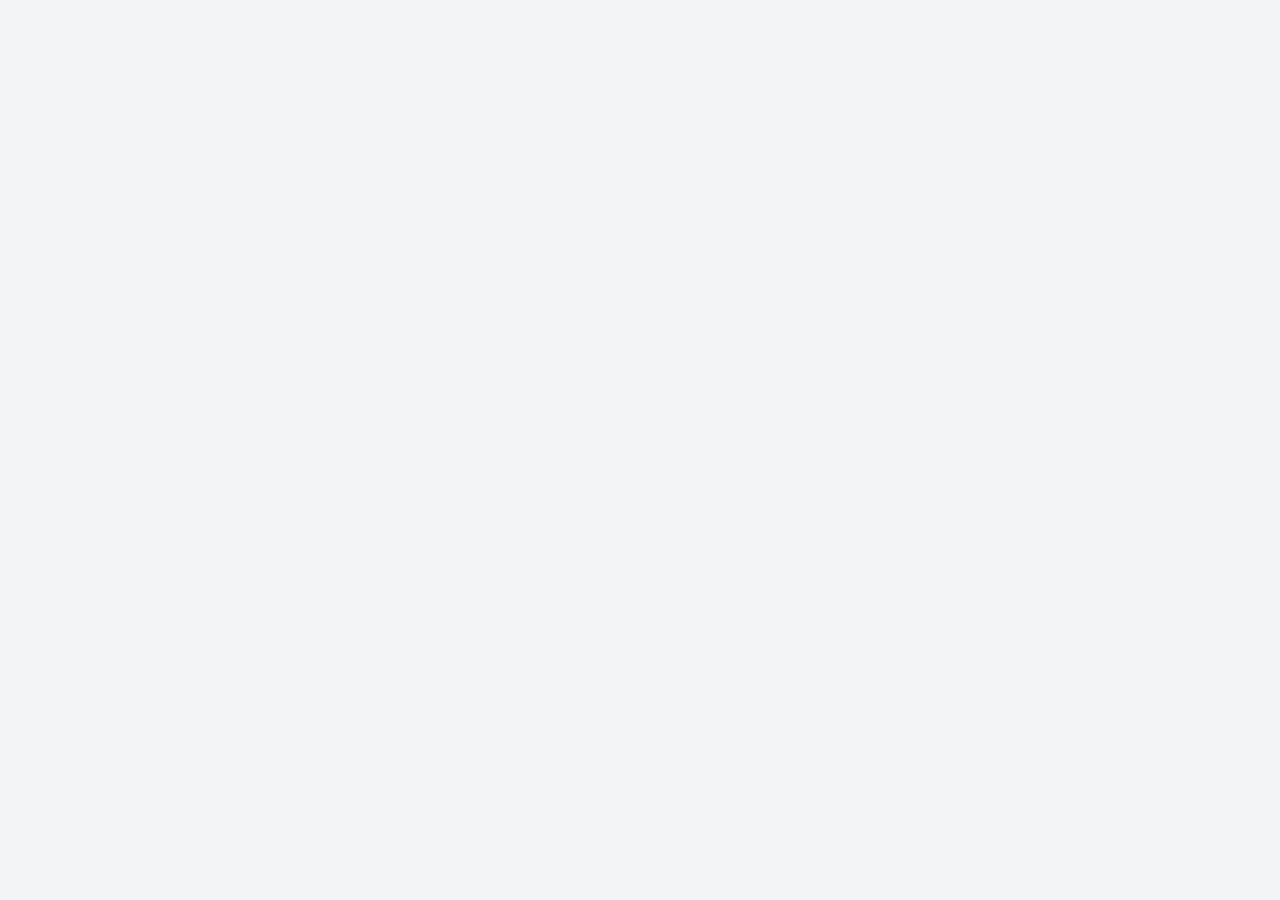
==== commit 8e2e150b: ""commit"" ====
--- a/index.html
+++ b/index.html
@@ -11,44 +11,7 @@
     <link rel="stylesheet" href="css/style.css">
 </head>
 <body class="home-page">
-<<<<<<< HEAD
-
-=======
-    <header class="top-menu">
-        <a class="brand" href="index.html">
-            <img src="assets/logo/WinkEmoji2.png" alt="" aria-hidden="true">
-            <span>LegalWink</span>
-        </a>
-        <nav aria-label="Menú principal">
-            <a class="top-menu-link active" href="index.html">Inicio</a>
-            <a class="top-menu-link" href="video.html">
-                <i class="bi bi-play-circle" aria-hidden="true"></i>
-                Video
-            </a>
-            <button class="theme-toggle" type="button" aria-label="Activar modo oscuro" title="Activar modo oscuro">
-                <i class="bi bi-moon-stars" aria-hidden="true"></i>
-            </button>
-        </nav>
-    </header>
-
-    <main class="catalogo">
-        <section class="catalogo-intro">
-            <p class="eyebrow">Catalogo</p>
-            <h1>Series</h1>
-            <p>Lo mejor de lo mejor</p>
-        </section>
-
-        <section class="catalogo-grid" id="catalogo-grid" aria-label="Catálogo de contenidos"></section>
-
-        <nav class="paginacion-catalogo" aria-label="Páginas del catálogo">
-            <button class="pagina-boton activo" type="button" data-pagina="1" aria-label="Página 1" aria-current="page">1</button>
-            <button class="pagina-boton" type="button" data-pagina="2" aria-label="Página 2">2</button>
-            <button class="pagina-boton" type="button" data-pagina="3" aria-label="Página 3">3</button>
-            <button class="pagina-boton" type="button" data-pagina="4" aria-label="Página 4">4</button>
-        </nav>
-    </main>
->>>>>>> 35a7648e800167e985219bad87b6ce1fe53bd166
-
+    
     <script src="https://cdn.jsdelivr.net/npm/bootstrap@5.3.8/dist/js/bootstrap.bundle.min.js"></script>
     <script src="js/theme.js"></script>
     <script src="js/catalogo.js"></script>
